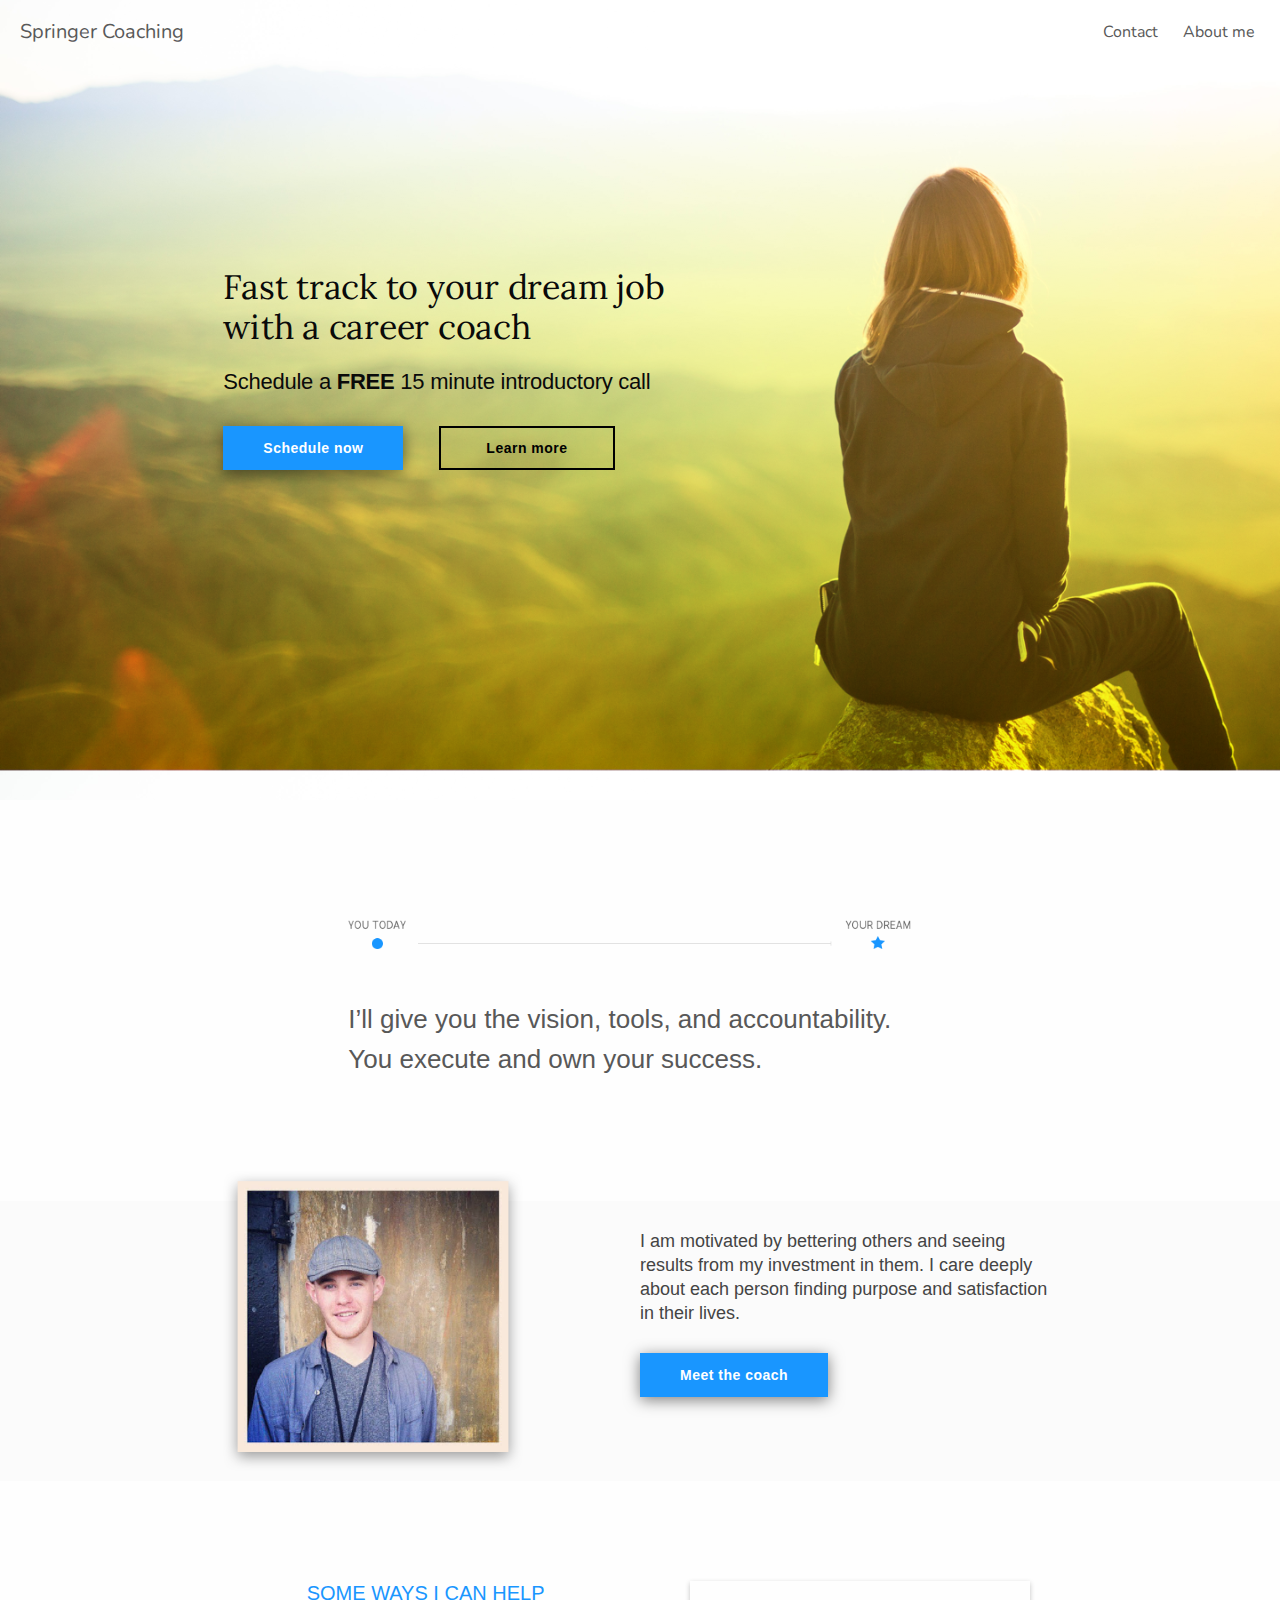
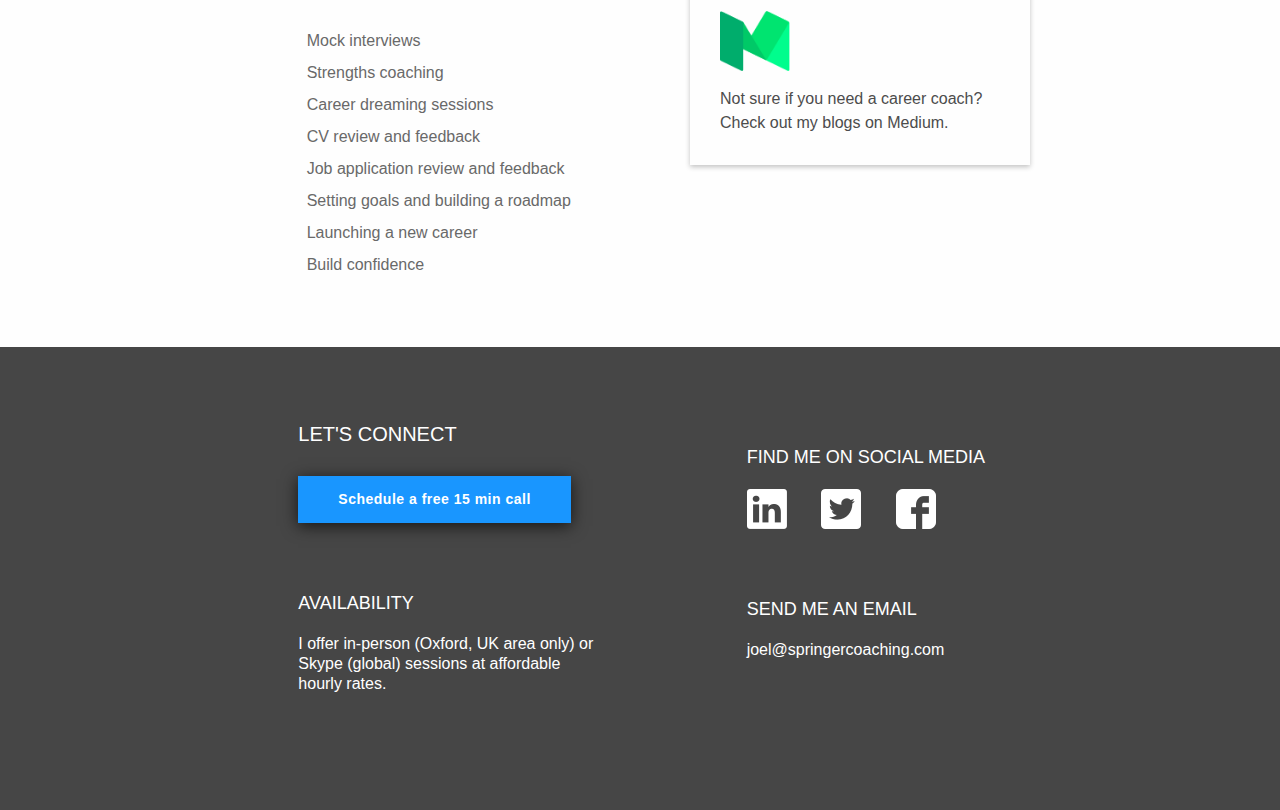
==== index.html @ c89af890 "Add files via upload" ====
<html>
<head>
    <meta charset="utf-8" />
    <meta name="viewport" content="width=device-width, initial-scale=1.0" />
    <title>Springer Consulting</title>

    <link rel="stylesheet" href="stylesheets/foundation.css" />
    <link rel="stylesheet" href="stylesheets/style.css" />

    <style type="text/css">
		@font-face { font-family: "Inter UI";
    	src: url(https://rsms.me/inter/inter-ui.css);
	</style>

	<link href="https://fonts.googleapis.com/css?family=Lora" rel="stylesheet">

	<link href="https://fonts.googleapis.com/css?family=Lora|Nunito:400" rel="stylesheet">

</head>

<body>

<div class="splash">
<div class="yellow">

	<div class="nav">
		<p>Springer Coaching</p>
		<a>About me</a>
		<a>Contact</a>
	</div>

	<div class="row">
		<div class="large-6 medium-8 medium-offset-1 small-8 small-offset-1 title">
			<h1>Fast track to your dream job
			with a career coach</h1>
			<p>Schedule a <b>FREE</b> 15 minute introductory call</p>
			<btn class="first">Schedule now</btn>
			<btn class="second">Learn more</btn>
		</div>
	</div>

	<div class="row align-center">
		<div class="large-7 medium-8 small-10 journey">
			<img src="images/journey.png">
			<h2>I’ll give you the vision, tools, and accountability.<br>
You execute and own your success.</h2>
		</div>
	</div>

<div class="section">
	<div class="row align-center">
		<div class="large-4 medium-4 small-10 profile">
			<img src="images/profile.png">
		</div>
		<div class="large-5 medium-4 medium-offset-1 small-10 bio">
			<p>I am motivated by bettering others and seeing results from my investment in them. I care deeply about each person finding purpose and satisfaction in their lives.</p>
			<btn class="first">Meet the coach</btn>
		</div>
	</div>
</div>

<div class="row align-center">
	<div class="large-4 medium-5 more">
		<p>SOME WAYS I CAN HELP</p>
			<ul>
				<li>Mock interviews</li>
				<li>Strengths coaching</li>
				<li>Career dreaming sessions</li> 
				<li>CV review and feedback</li> 
				<li>Job application review and feedback</li>
				<li>Setting goals and building a roadmap</li>
				<li>Launching a new career</li>
				<li>Build confidence</li>
			</ul>
	</div>
	<div class="large-4 medium-4 cards">
		<div class="card-outline">
			<img src="images/medium.png">
			<p>Not sure if you need a career coach?
			<br>
			Check out my blogs on Medium.</p>
		</div>
	</div>
</div>

<div class="footer">
	<div class="row align-center">
		<div class="large-4 medium-5 medium-offset-1 small-10">
			<h3>LET'S CONNECT</h3>
			<btn class="third">Schedule a free 15 min call</btn>
			<h4>AVAILABILITY</h4>
			<p>I offer in-person (Oxford, UK area only) or Skype (global) sessions at affordable hourly rates.</p>
		</div>
		<div class="large-4 medium-4 small-10 column">
			<h4>FIND ME ON SOCIAL MEDIA</h4>
			<a href="linkedin.com/in/joel-springer-65179722"><img src="images/linkedin.png"></a>
			<a href="https://twitter.com/SpringerJoel"><img src="images/twitter.png"></a>
			<a href="https://www.facebook.com/springer.joel"><img src="images/fb.png"></a>

			<h4>SEND ME AN EMAIL</h4>
			<a href="mailto:joel@springercoaching.com">joel@springercoaching.com</a>
		</div>
</div>


</div>
</div>


</body>
</html>
---- stylesheets/style.css ----
body {
	font-family: 'Inter UI', sans-serif;
}

.splash {
	background-image: url(../images/bg.png); 
  -webkit-background-size: cover;
  -moz-background-size: cover;
  -o-background-size: cover;
  background-size: cover;
  height: 800px;
  background-position: 0 -50px;
      background-blend-mode: multiply;
}


.nav {
	font-family: 'Nunito', sans-serif;
	color: #595959;
	font-size: 20px;
	padding-top: 20px;
	display: inline-block;
	width: 100%;
}

.nav p {
	margin: 0px;
	padding-left: 20px;
	float: left;
}

.nav a {
	font-size: 16px;
	float: right;
	padding-right: 25px;
	line-height: 24px;
}

.nav a:hover {
	color: #1996FF;
	cursor: pointer;
}

h1 {
	font-family: 'Lora', serif;
	font-weight: 400;
	line-height: 40px;
	padding-right: 10px;
	padding-top: 170px;
	font-size: 34px;
}

.title {
	font-size: 22px;
	letter-spacing: -0.25px;
	line-height: 24px;
	margin-top: 30px;
}

.first {
	background-color: #1996FF;
	padding: 10px 40px 10px 40px;
	margin-top: 10px;
	font-size: 14px;
	letter-spacing: 0.5px;
	color: white;
	display: inline-block;
	font-weight: 600;
	-webkit-box-shadow: 0px 3px 15px 0px rgba(0,0,0,0.5);
	-moz-box-shadow: 0px 3px 15px 0px rgba(0,0,0,0.5);
	box-shadow: 0px 3px 15px 0px rgba(0,0,0,0.5);
}

.first:hover {
	cursor: pointer;
	-webkit-box-shadow: 0px 6px 25px 0px rgba(0,0,0,0.6);
	-moz-box-shadow: 0px 6px 25px 0px rgba(0,0,0,0.6);
	box-shadow: 0px 6px 25px 0px rgba(0,0,0,0.6);
}

.second {
	border: solid 2px #000;
	padding: 8px 45px 8px 45px;
	margin-top: 10px;
	font-size: 14px;
	letter-spacing: 0.5px;
	color: black;
	display: inline-block;
	font-weight: 600;
	margin-left: 30px;
}

.second:hover {
	cursor: pointer;
	outline: 1px solid #000;
	outline-offset: -3px;
}

.journey {
	margin-top: 450px;
}

h2 {
	color: #585858;
	font-size: 26px;
	font-weight: 400;
	margin-top: 50px;
	line-height: 40px;
}

.journey img {
	padding-right: 20px;
}

.profile img {
	width: 300px;
	position: relative;
	top: -30px;
}

.section {
	background-color: #FBFBFB;
	height: 280px;
	margin-top: 100px;
}

.bio {
	font-size: 18px;
	color: #444444;
	line-height: 24px;
	padding-top: 10px;
}

.more {
	padding-bottom: 50px;
}

.more p {
	color: #1996FF;
	font-size: 20px;
	margin-top: 100px;
}

.more li {
	color: #696969;
	font-size: 16px;
	line-height: 32px;
	list-style-type: none;
}

.more ul {
	padding-left: 0;
}

.cards p {
	color: #4C4C4C;
	line-height: 24px;
	margin-bottom: 0;
}

.cards img {
	width: 70px;
}

.card-outline {
	-webkit-box-shadow: 0px 2px 5px 0px rgba(0,0,0,0.24);
	-moz-box-shadow: 0px 2px 5px 0px rgba(0,0,0,0.24);
	box-shadow: 0px 2px 5px 0px rgba(0,0,0,0.24);
	padding: 30px;
	width: 340px;
	margin-top: 100px;
	margin-left: 50px;
}

.card-outline:hover {
	cursor: pointer;
	-webkit-box-shadow: 0px 6px 15px 0px rgba(0,0,0,0.54);
	-moz-box-shadow: 0px 6px 15px 0px rgba(0,0,0,0.54);
	box-shadow: 0px 6px 15px 0px rgba(0,0,0,0.54);
}

.footer {
	background-color: #464646;
	padding-bottom: 100px;
}

h3 {
	color: white;
	font-size: 20px;
	font-family: 'Inter UI', sans-serif;
	font-weight: 400;
	margin-top: 75px;
}

.third {
	background-color: #1996FF;
	padding: 15px 40px 15px 40px;
	margin-top: 10px;
	font-size: 14px;
	letter-spacing: 0.5px;
	color: white;
	display: inline-block;
	font-weight: 600;
	-webkit-box-shadow: 0px 3px 15px 0px rgba(0,0,0,0.7);
	-moz-box-shadow: 0px 3px 15px 0px rgba(0,0,0,0.7);
	box-shadow: 0px 3px 15px 0px rgba(0,0,0,0.7);
}

.third:hover {
	cursor: pointer;
	-webkit-box-shadow: 0px 6px 25px 0px rgba(0,0,0,1);
	-moz-box-shadow: 0px 6px 25px 0px rgba(0,0,0,1);
	box-shadow: 0px 6px 25px 0px rgba(0,0,0,1);
}

h4 {
	color: white;
	font-size: 18px;
	font-family: 'Inter UI', sans-serif;
	font-weight: 400;
	margin-top: 70px;
	margin-bottom: 20px;
}

.footer p {
	color: white;
	width: 300px;
	line-height: 20px;
}

.column {
	margin-left: 100px;
	margin-top: 30px;
}

.column img {
	margin-right: 30px;
}

.column img:hover {
	-webkit-box-shadow: 0px 6px 25px 0px rgba(0,0,0,1);
	-moz-box-shadow: 0px 6px 25px 0px rgba(0,0,0,1);
	box-shadow: 0px 6px 25px 0px rgba(0,0,0,1);
}

.column a {
	color: white;
	text-decoration: none;
}

.column a:hover {
	color: #1996FF;
}

@media only screen and (max-width: 996px) {
    .splash {
    	height: 700px;
    }

    .journey {
    	margin-top: 250px;
    }

    .footer p {
    	width: inherit;
    }

    .card-outline {
	-webkit-box-shadow: 0px 2px 5px 0px rgba(0,0,0,0.24);
	-moz-box-shadow: 0px 2px 5px 0px rgba(0,0,0,0.24);
	box-shadow: 0px 2px 5px 0px rgba(0,0,0,0.24);
	padding: 20px;
	width: 250px;
	margin-top: 100px;
	margin-left: 20px;
	}

	.bio {
	font-size: 16px;
	}

	.column img {
		margin-right: 10px;
	}
}

@media only screen and (max-width: 700px) {
	.splash {
    	height: 700px;
    	background-position: -150 -50px;
    }
}

@media only screen and (max-width: 639px) {
	.splash {
    	height: 650px;
    	background-position: -400 -30px;
    }

    h1 {
    	padding-top: 70px;
    	font-size: 28px;
    	line-height: 34px;
    }

    .title {
    	font-size: 18px;
    	line-height: 22px;
    }

    .second {
    	margin-left: 0;
    	margin-top: 20px;
    }

    .nav a {
    	padding-right: 15px;
    }

    h2 {
    	font-size: 20px;
    	line-height: 28px;
    }

    .bio {
    	font-size: 16px;
    	line-height: 20px;
    	margin-top: 0;
    	padding-top: 0;
    }

    .section {
    	margin-top: 50px;
    }

    .more {
    	margin-top: 180px;
    }

    .card-outline {
    	margin-top: 0px;
    	margin-left: 0;
    	padding: 20px;
    	width: 320px;
    }

    .cards {
    	padding-bottom: 70px;
    }

    .column {
    	margin: 0;
    	padding: 0;
    }

    .column img {
    	margin-right: 40px;
    }
}
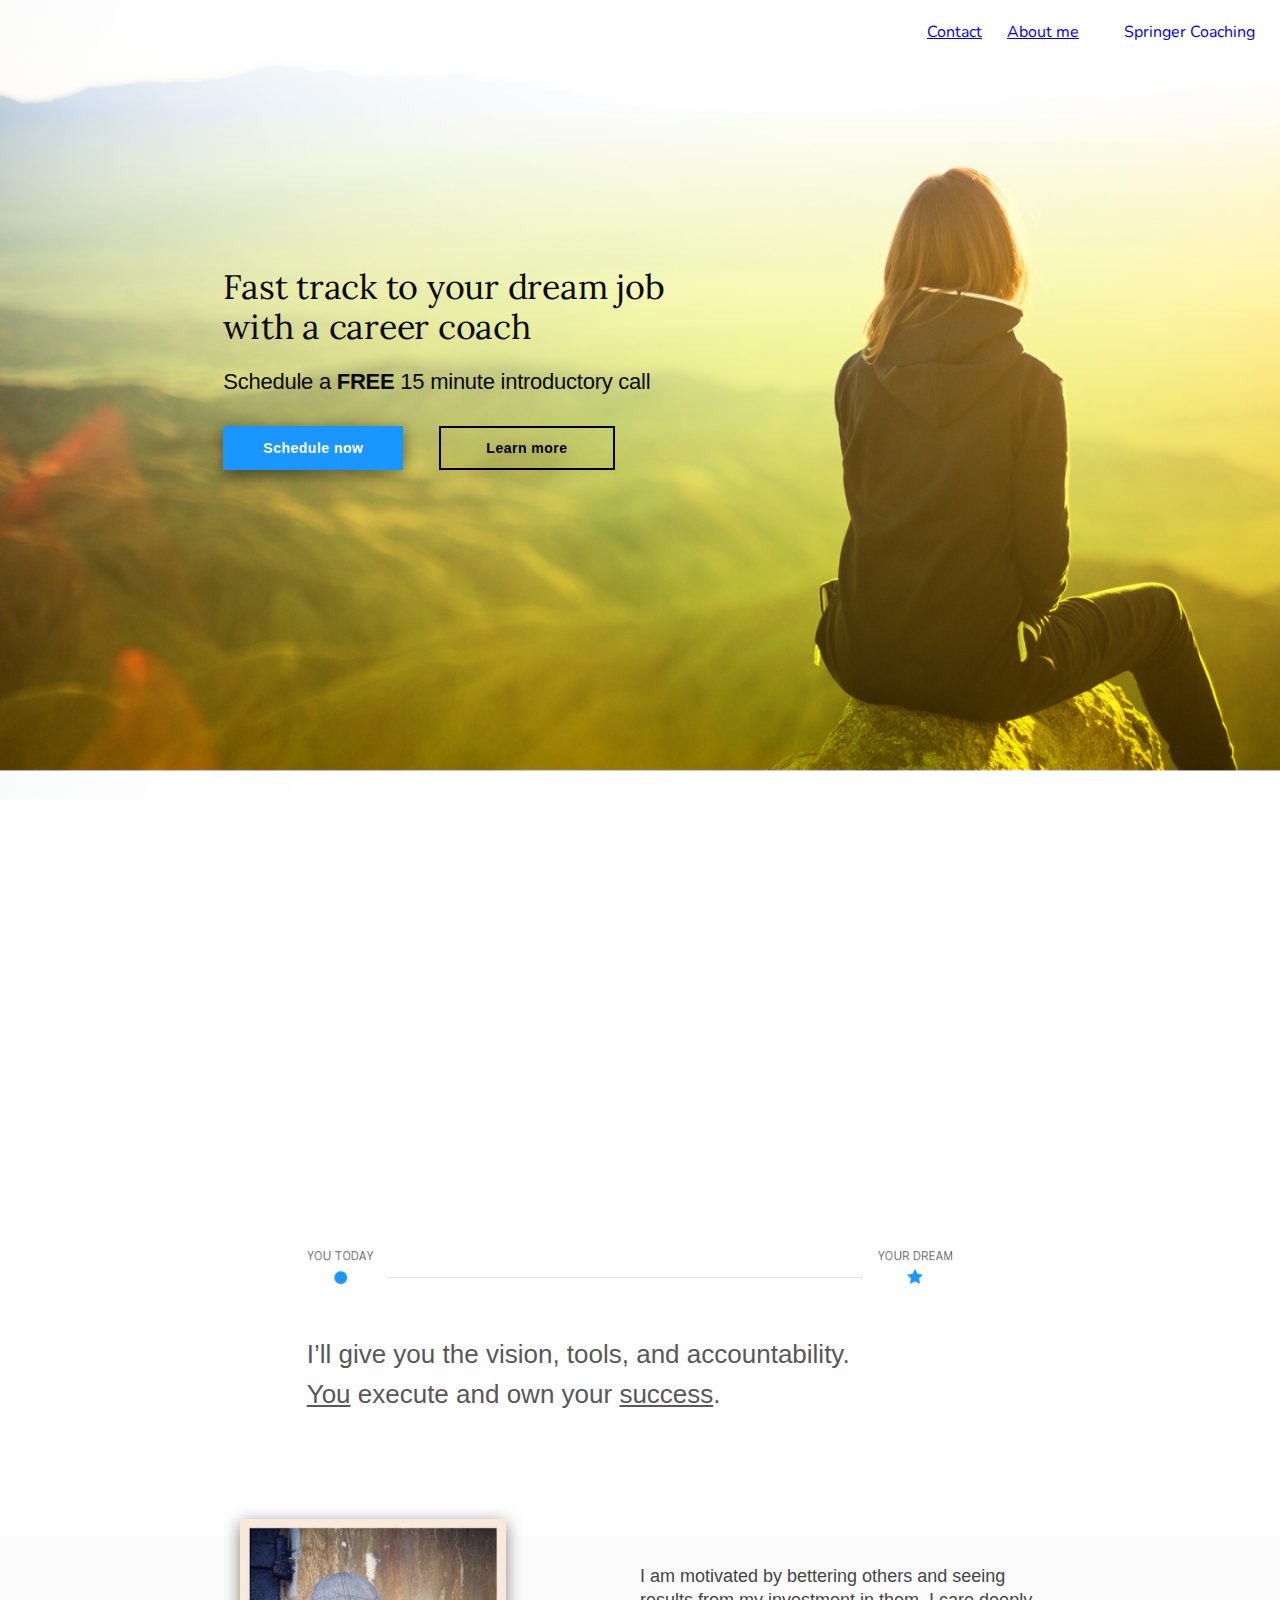
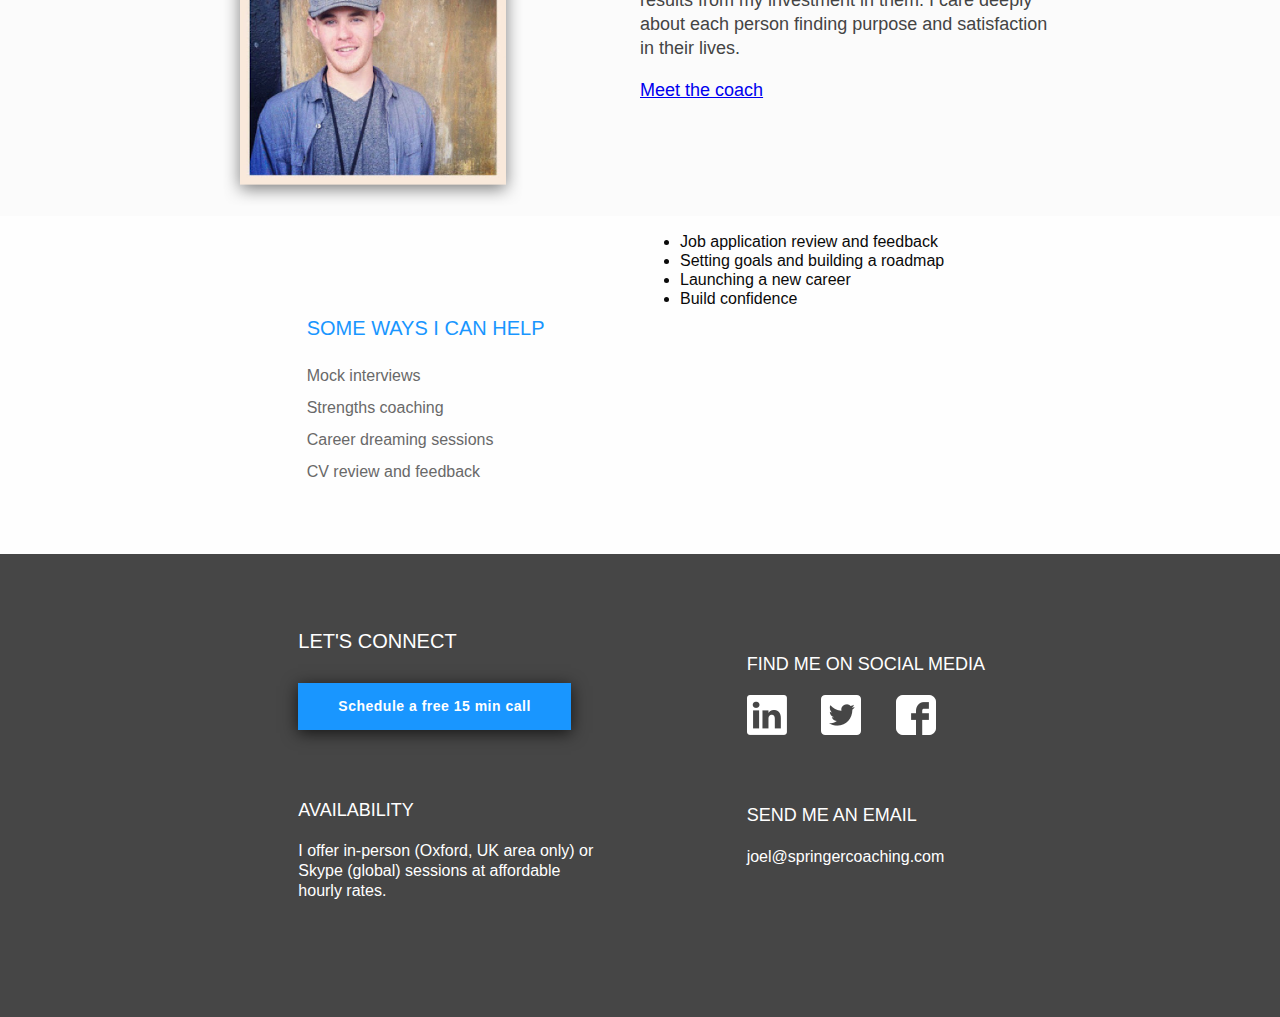
==== commit f2397700: "meta updates" ====
--- a/index.html
+++ b/index.html
@@ -2,7 +2,9 @@
 <head>
     <meta charset="utf-8" />
     <meta name="viewport" content="width=device-width, initial-scale=1.0" />
-    <title>Springer Consulting</title>
+    <title>Springer Coaching</title>
+    <meta name="description" content="Fast track to your dream job with quality and affordable career coaching from Joey Springer.">
+    <meta name="keywords" content="career, coaching, joey, springer, dream, job, careers, help, consulting">
 
     <link rel="stylesheet" href="stylesheets/foundation.css" />
     <link rel="stylesheet" href="stylesheets/style.css" />
@@ -12,9 +14,13 @@
     	src: url(https://rsms.me/inter/inter-ui.css);
 	</style>
 
+	<link href="https://fonts.googleapis.com/css?family=Arvo" rel="stylesheet">
+
 	<link href="https://fonts.googleapis.com/css?family=Lora" rel="stylesheet">
 
 	<link href="https://fonts.googleapis.com/css?family=Lora|Nunito:400" rel="stylesheet">
+
+	<script src="https://ajax.googleapis.com/ajax/libs/jquery/1.11.3/jquery.min.js"></script>
 
 </head>
 
@@ -24,9 +30,9 @@
 <div class="yellow">
 
 	<div class="nav">
-		<p>Springer Coaching</p>
-		<a>About me</a>
-		<a>Contact</a>
+		<a href="index.html"><p>Springer Coaching</p></a>
+		<a href="bio.html"><span>About me</span></a>
+		<a href="https://calendly.com/springercoaching" target="_blank"><span>Contact</span></a>
 	</div>
 
 	<div class="row">
@@ -34,16 +40,20 @@
 			<h1>Fast track to your dream job
 			with a career coach</h1>
 			<p>Schedule a <b>FREE</b> 15 minute introductory call</p>
-			<btn class="first">Schedule now</btn>
-			<btn class="second">Learn more</btn>
+			<a href="https://calendly.com/springercoaching" target="_blank"><btn class="first">Schedule now</btn></a>
+			<a class="smoothScroll" href="#two"><btn class="second">Learn more</btn></a>
 		</div>
 	</div>
 
+</div>
+</div>
+
 	<div class="row align-center">
-		<div class="large-7 medium-8 small-10 journey">
+		<div class="smoothScroll" id="two"></div>
+		<div class="large-8 medium-10 small-10 journey">
 			<img src="images/journey.png">
-			<h2>I’ll give you the vision, tools, and accountability.<br>
-You execute and own your success.</h2>
+			<h2>I’ll give you the <span>vision</span>, <span>tools</span>, and <span>accountability</span>.<br>
+			<u>You</u> execute and own your <u>success</u>.</h2>
 		</div>
 	</div>
 
@@ -54,57 +64,80 @@
 		</div>
 		<div class="large-5 medium-4 medium-offset-1 small-10 bio">
 			<p>I am motivated by bettering others and seeing results from my investment in them. I care deeply about each person finding purpose and satisfaction in their lives.</p>
-			<btn class="first">Meet the coach</btn>
+			<a href="bio.html"><btn class="first-w">Meet the coach</btn></a>
 		</div>
 	</div>
 </div>
 
 <div class="row align-center">
-	<div class="large-4 medium-5 more">
+	<div class="large-4 medium-5 small-10  more">
 		<p>SOME WAYS I CAN HELP</p>
 			<ul>
 				<li>Mock interviews</li>
 				<li>Strengths coaching</li>
 				<li>Career dreaming sessions</li> 
 				<li>CV review and feedback</li> 
+			</ul>
+	</div>
+	<div class="large-4 medium-5 small-10 more-1">
+			<ul>
 				<li>Job application review and feedback</li>
 				<li>Setting goals and building a roadmap</li>
 				<li>Launching a new career</li>
 				<li>Build confidence</li>
 			</ul>
 	</div>
-	<div class="large-4 medium-4 cards">
+<!-- 	<div class="large-4 medium-4 cards">
 		<div class="card-outline">
 			<img src="images/medium.png">
 			<p>Not sure if you need a career coach?
 			<br>
 			Check out my blogs on Medium.</p>
 		</div>
-	</div>
+	</div> -->
 </div>
 
 <div class="footer">
 	<div class="row align-center">
 		<div class="large-4 medium-5 medium-offset-1 small-10">
 			<h3>LET'S CONNECT</h3>
-			<btn class="third">Schedule a free 15 min call</btn>
+			<a href="https://calendly.com/springercoaching" target="_blank"><btn class="third">Schedule a free 15 min call</btn></a>
 			<h4>AVAILABILITY</h4>
 			<p>I offer in-person (Oxford, UK area only) or Skype (global) sessions at affordable hourly rates.</p>
 		</div>
 		<div class="large-4 medium-4 small-10 column">
 			<h4>FIND ME ON SOCIAL MEDIA</h4>
-			<a href="linkedin.com/in/joel-springer-65179722"><img src="images/linkedin.png"></a>
-			<a href="https://twitter.com/SpringerJoel"><img src="images/twitter.png"></a>
-			<a href="https://www.facebook.com/springer.joel"><img src="images/fb.png"></a>
+			<a href="https://linkedin.com/in/joel-springer-65179722" target="_blank"><img src="images/linkedin.png"></a>
+			<a href="https://twitter.com/SpringerCareers" target="_blank"><img src="images/twitter.png"></a>
+			<a href="https://www.facebook.com/springer.joel" target="_blank"><img src="images/fb.png"></a>
 
 			<h4>SEND ME AN EMAIL</h4>
 			<a href="mailto:joel@springercoaching.com">joel@springercoaching.com</a>
 		</div>
 </div>
 
+<script>
+$(function() {
+  // This will select everything with the class smoothScroll
+  // This should prevent problems with carousel, scrollspy, etc...
+  $('.smoothScroll').click(function() {
+    if (location.pathname.replace(/^\//, '') == this.pathname.replace(/^\//, '') && location.hostname == this.hostname) {
+      var target = $(this.hash);
+      target = target.length ? target : $('[name=' + this.hash.slice(1) + ']');
+      if (target.length) {
+        $('html,body').animate({
+          scrollTop: target.offset().top
+        }, 1000); // The number here represents the speed of the scroll in milliseconds
+        return false;
+      }
+    }
+  });
+});
 
-</div>
-</div>
+// Change the speed to whatever you want
+// Personally i think 1000 is too much
+// Try 800 or below, it seems not too much but it will make a difference
+</script>
 
 
 </body>
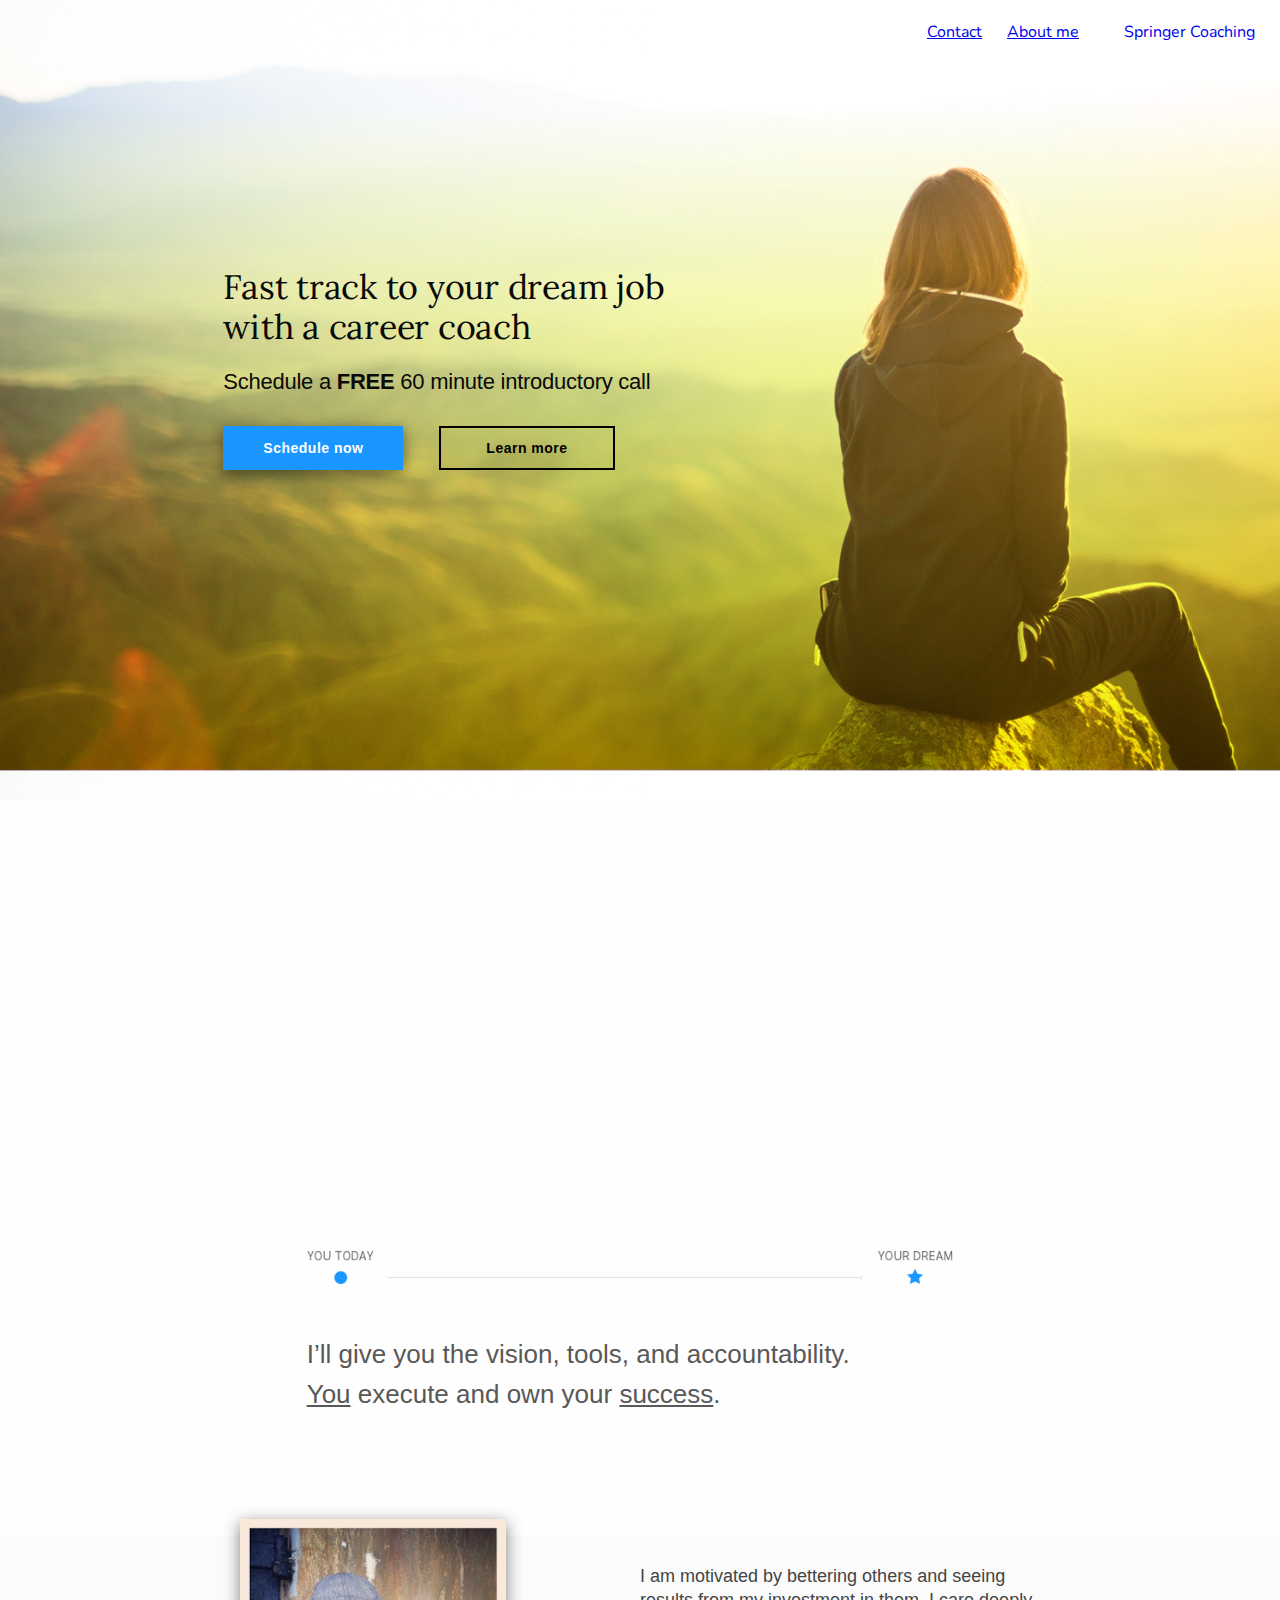
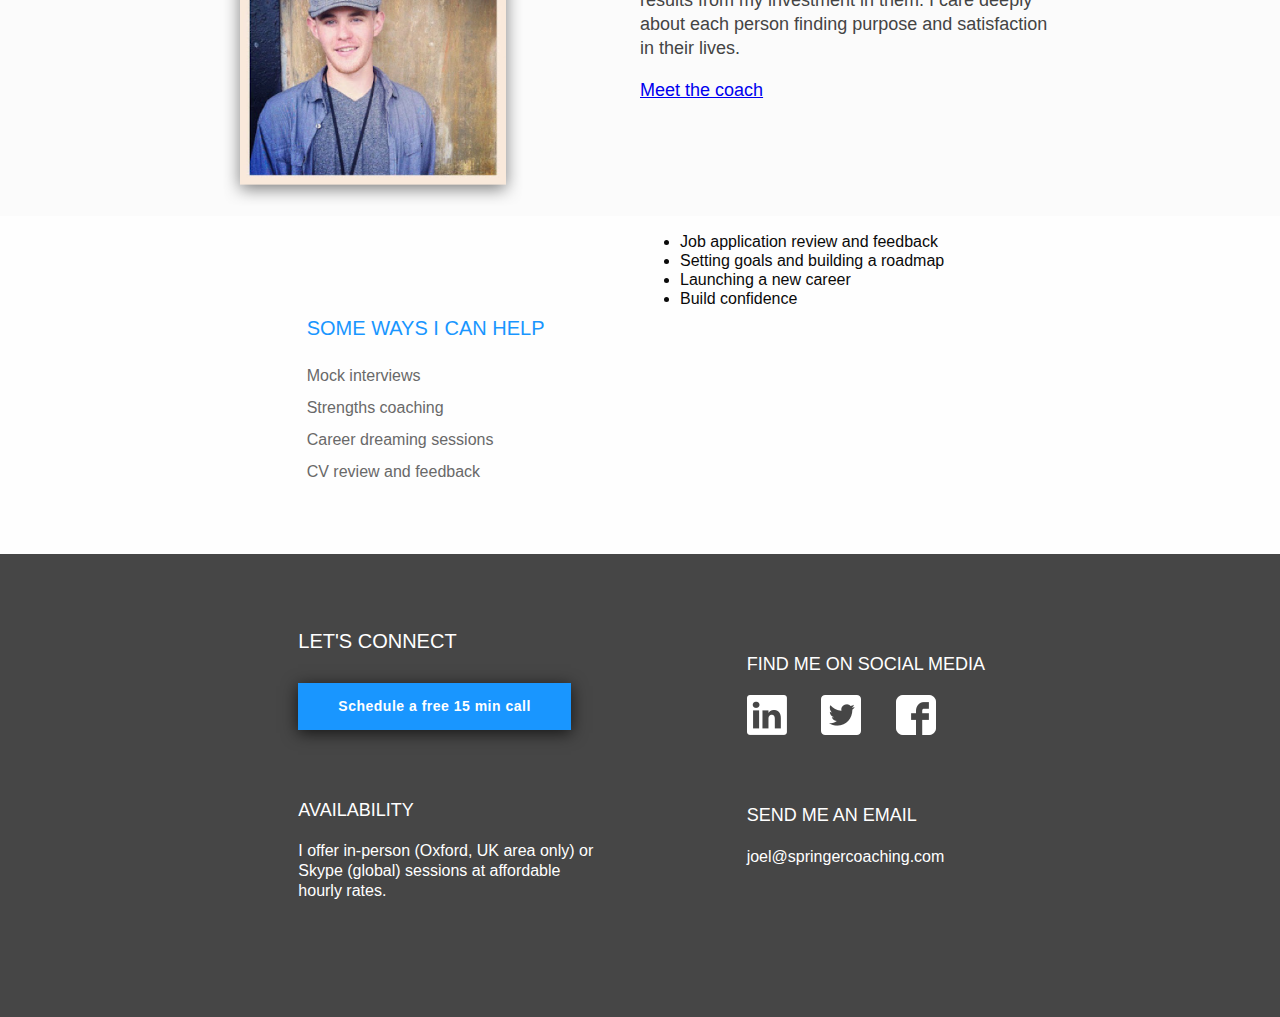
==== commit 56eedd7f: "Update index.html" ====
--- a/index.html
+++ b/index.html
@@ -39,7 +39,7 @@
 		<div class="large-6 medium-8 medium-offset-1 small-8 small-offset-1 title">
 			<h1>Fast track to your dream job
 			with a career coach</h1>
-			<p>Schedule a <b>FREE</b> 15 minute introductory call</p>
+			<p>Schedule a <b>FREE</b> 60 minute introductory call</p>
 			<a href="https://calendly.com/springercoaching" target="_blank"><btn class="first">Schedule now</btn></a>
 			<a class="smoothScroll" href="#two"><btn class="second">Learn more</btn></a>
 		</div>
